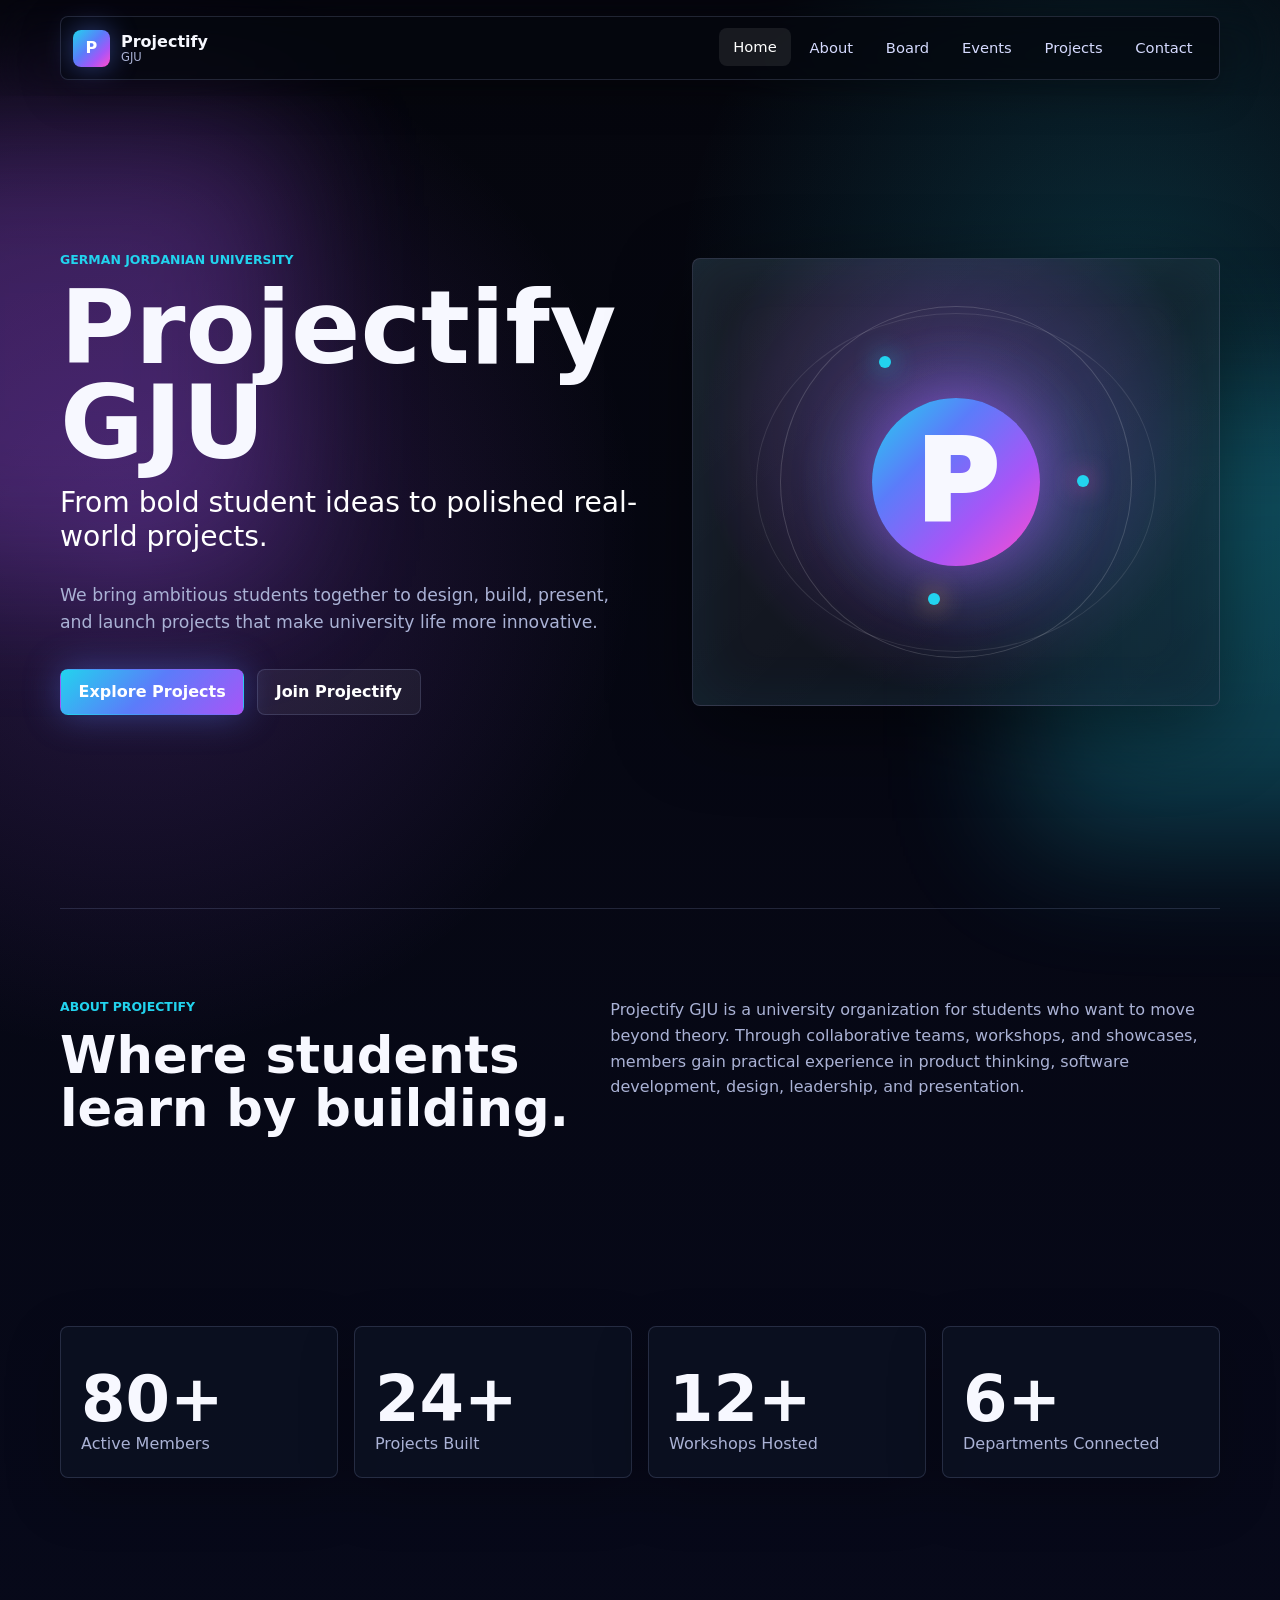
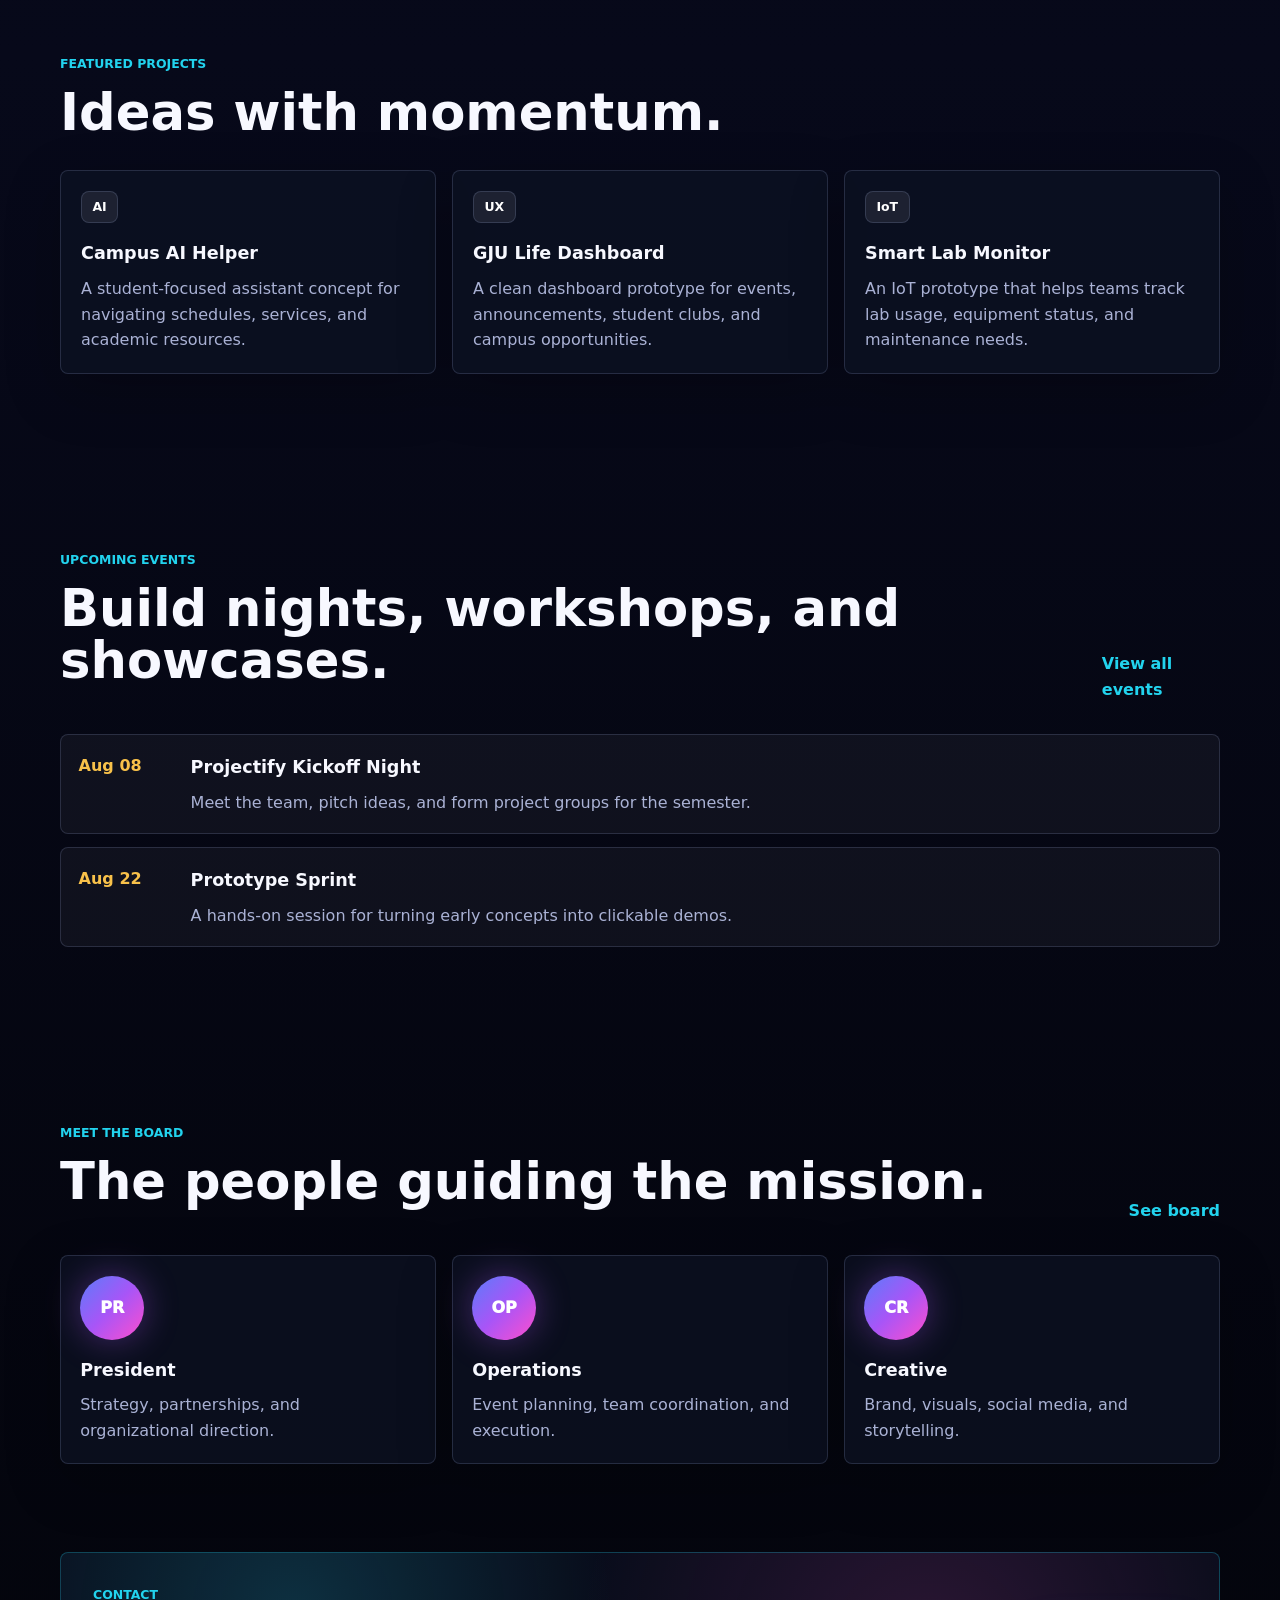
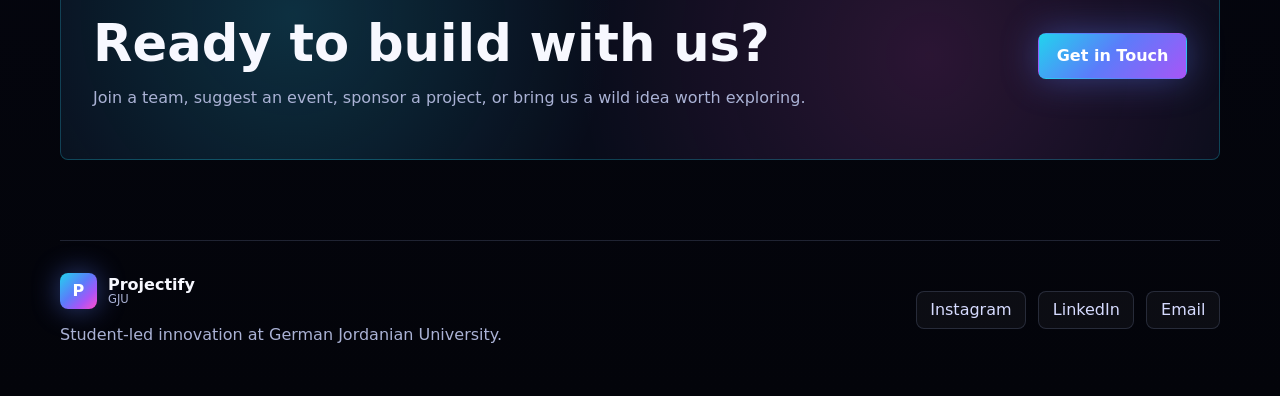
==== index.html @ 3b8bbc5c "Initial Projectify website" ====
<!DOCTYPE html>
<html lang="en">
<head>
  <meta charset="UTF-8" />
  <meta name="viewport" content="width=device-width, initial-scale=1.0" />
  <title>Projectify GJU | Student Innovation Organization</title>
  <meta name="description" content="Projectify GJU is a student organization at German Jordanian University helping builders turn ideas into real projects." />
  <link rel="stylesheet" href="style.css" />
</head>
<body>
  <div class="site-glow site-glow-one"></div>
  <div class="site-glow site-glow-two"></div>

  <header class="nav-shell">
    <nav class="navbar" aria-label="Primary navigation">
      <a class="brand" href="index.html" aria-label="Projectify GJU home">
        <span class="brand-mark">P</span>
        <span>
          <strong>Projectify</strong>
          <small>GJU</small>
        </span>
      </a>

      <button class="nav-toggle" type="button" aria-label="Open navigation" aria-expanded="false">
        <span></span>
        <span></span>
        <span></span>
      </button>

      <div class="nav-links" data-nav-links>
        <a href="index.html">Home</a>
        <a href="about.html">About</a>
        <a href="board.html">Board</a>
        <a href="events.html">Events</a>
        <a href="projects.html">Projects</a>
        <a href="contact.html">Contact</a>
      </div>
    </nav>
  </header>

  <main>
    <section class="hero section">
      <div class="hero-grid">
        <div class="hero-copy reveal">
          <p class="eyebrow">German Jordanian University</p>
          <h1>Projectify GJU</h1>
          <p class="hero-slogan">From bold student ideas to polished real-world projects.</p>
          <p class="hero-text">
            We bring ambitious students together to design, build, present, and launch projects that make university life more innovative.
          </p>
          <div class="hero-actions">
            <a class="btn btn-primary" href="projects.html">Explore Projects</a>
            <a class="btn btn-secondary" href="contact.html">Join Projectify</a>
          </div>
        </div>

        <div class="hero-visual reveal" aria-label="Projectify logo artwork">
          <div class="logo-orbit">
            <div class="logo-core">
              <span>P</span>
            </div>
            <span class="orbit-dot dot-one"></span>
            <span class="orbit-dot dot-two"></span>
            <span class="orbit-dot dot-three"></span>
          </div>
        </div>
      </div>
    </section>

    <section class="section split-section reveal">
      <div>
        <p class="eyebrow">About Projectify</p>
        <h2>Where students learn by building.</h2>
      </div>
      <p>
        Projectify GJU is a university organization for students who want to move beyond theory. Through collaborative teams, workshops, and showcases, members gain practical experience in product thinking, software development, design, leadership, and presentation.
      </p>
    </section>

    <section class="section stats-grid reveal" aria-label="Projectify statistics">
      <article class="stat-card">
        <strong data-counter="80">0</strong>
        <span>Active Members</span>
      </article>
      <article class="stat-card">
        <strong data-counter="24">0</strong>
        <span>Projects Built</span>
      </article>
      <article class="stat-card">
        <strong data-counter="12">0</strong>
        <span>Workshops Hosted</span>
      </article>
      <article class="stat-card">
        <strong data-counter="6">0</strong>
        <span>Departments Connected</span>
      </article>
    </section>

    <section class="section reveal">
      <div class="section-heading">
        <p class="eyebrow">Featured Projects</p>
        <h2>Ideas with momentum.</h2>
      </div>
      <div class="card-grid three-columns">
        <article class="feature-card">
          <span class="card-icon">AI</span>
          <h3>Campus AI Helper</h3>
          <p>A student-focused assistant concept for navigating schedules, services, and academic resources.</p>
        </article>
        <article class="feature-card">
          <span class="card-icon">UX</span>
          <h3>GJU Life Dashboard</h3>
          <p>A clean dashboard prototype for events, announcements, student clubs, and campus opportunities.</p>
        </article>
        <article class="feature-card">
          <span class="card-icon">IoT</span>
          <h3>Smart Lab Monitor</h3>
          <p>An IoT prototype that helps teams track lab usage, equipment status, and maintenance needs.</p>
        </article>
      </div>
    </section>

    <section class="section reveal">
      <div class="section-heading row-heading">
        <div>
          <p class="eyebrow">Upcoming Events</p>
          <h2>Build nights, workshops, and showcases.</h2>
        </div>
        <a class="text-link" href="events.html">View all events</a>
      </div>
      <div class="timeline">
        <article class="timeline-item">
          <time>Aug 08</time>
          <div>
            <h3>Projectify Kickoff Night</h3>
            <p>Meet the team, pitch ideas, and form project groups for the semester.</p>
          </div>
        </article>
        <article class="timeline-item">
          <time>Aug 22</time>
          <div>
            <h3>Prototype Sprint</h3>
            <p>A hands-on session for turning early concepts into clickable demos.</p>
          </div>
        </article>
      </div>
    </section>

    <section class="section reveal">
      <div class="section-heading row-heading">
        <div>
          <p class="eyebrow">Meet the Board</p>
          <h2>The people guiding the mission.</h2>
        </div>
        <a class="text-link" href="board.html">See board</a>
      </div>
      <div class="board-preview">
        <article class="person-card">
          <div class="avatar">PR</div>
          <h3>President</h3>
          <p>Strategy, partnerships, and organizational direction.</p>
        </article>
        <article class="person-card">
          <div class="avatar">OP</div>
          <h3>Operations</h3>
          <p>Event planning, team coordination, and execution.</p>
        </article>
        <article class="person-card">
          <div class="avatar">CR</div>
          <h3>Creative</h3>
          <p>Brand, visuals, social media, and storytelling.</p>
        </article>
      </div>
    </section>

    <section class="section contact-band reveal">
      <div>
        <p class="eyebrow">Contact</p>
        <h2>Ready to build with us?</h2>
        <p>Join a team, suggest an event, sponsor a project, or bring us a wild idea worth exploring.</p>
      </div>
      <a class="btn btn-primary" href="contact.html">Get in Touch</a>
    </section>
  </main>

  <footer class="footer">
    <div>
      <a class="brand footer-brand" href="index.html">
        <span class="brand-mark">P</span>
        <span><strong>Projectify</strong><small>GJU</small></span>
      </a>
      <p>Student-led innovation at German Jordanian University.</p>
    </div>
    <div class="social-links" aria-label="Social media links">
      <a href="https://www.instagram.com/" target="_blank" rel="noreferrer">Instagram</a>
      <a href="https://www.linkedin.com/" target="_blank" rel="noreferrer">LinkedIn</a>
      <a href="mailto:projectify@gju.edu.jo">Email</a>
    </div>
  </footer>

  <script src="script.js"></script>
</body>
</html>
---- style.css ----
/* Projectify GJU shared design system */
:root {
  --bg: #05060d;
  --bg-soft: #0b1020;
  --panel: rgba(13, 18, 35, 0.72);
  --panel-strong: rgba(18, 24, 46, 0.92);
  --text: #f7f8ff;
  --muted: #aab2d5;
  --muted-strong: #d6dbff;
  --line: rgba(180, 196, 255, 0.16);
  --cyan: #22d3ee;
  --blue: #5b7cfa;
  --violet: #a855f7;
  --pink: #ff4ecd;
  --amber: #f8c14a;
  --green: #5ee6a8;
  --shadow: 0 24px 80px rgba(0, 0, 0, 0.48);
  --radius: 8px;
  --max-width: 1160px;
}

* {
  box-sizing: border-box;
}

html {
  scroll-behavior: smooth;
}

body {
  margin: 0;
  min-height: 100vh;
  color: var(--text);
  font-family: Inter, ui-sans-serif, system-ui, -apple-system, BlinkMacSystemFont, "Segoe UI", sans-serif;
  background:
    radial-gradient(circle at 10% 15%, rgba(168, 85, 247, 0.22), transparent 32rem),
    radial-gradient(circle at 88% 8%, rgba(34, 211, 238, 0.18), transparent 28rem),
    linear-gradient(180deg, #05060d 0%, #07091a 46%, #03040a 100%);
  line-height: 1.6;
  overflow-x: hidden;
}

body.nav-open {
  overflow: hidden;
}

a {
  color: inherit;
  text-decoration: none;
}

img,
svg {
  max-width: 100%;
}

.site-glow {
  position: fixed;
  width: 28rem;
  height: 28rem;
  pointer-events: none;
  filter: blur(70px);
  opacity: 0.28;
  z-index: -1;
}

.site-glow-one {
  top: 8rem;
  left: -10rem;
  background: var(--violet);
}

.site-glow-two {
  right: -12rem;
  bottom: 4rem;
  background: var(--cyan);
}

.nav-shell {
  position: sticky;
  top: 0;
  z-index: 20;
  padding: 1rem;
  backdrop-filter: blur(22px);
}

.navbar {
  width: min(var(--max-width), calc(100vw - 2rem));
  margin: 0 auto;
  display: flex;
  align-items: center;
  justify-content: space-between;
  gap: 1rem;
  padding: 0.75rem;
  border: 1px solid var(--line);
  border-radius: var(--radius);
  background: rgba(5, 7, 15, 0.72);
  box-shadow: 0 12px 40px rgba(0, 0, 0, 0.28);
}

.brand {
  display: inline-flex;
  align-items: center;
  gap: 0.7rem;
  min-width: max-content;
}

.brand-mark {
  width: 2.3rem;
  height: 2.3rem;
  display: grid;
  place-items: center;
  border-radius: var(--radius);
  color: white;
  font-weight: 900;
  background: linear-gradient(135deg, var(--cyan), var(--blue) 45%, var(--violet) 72%, var(--pink));
  box-shadow: 0 0 28px rgba(91, 124, 250, 0.48);
}

.brand strong,
.brand small {
  display: block;
  line-height: 1.05;
}

.brand strong {
  font-size: 1rem;
  letter-spacing: 0;
}

.brand small {
  color: var(--muted);
  font-size: 0.72rem;
}

.nav-links {
  display: flex;
  align-items: center;
  gap: 0.25rem;
}

.nav-links a {
  min-height: 2.4rem;
  display: inline-flex;
  align-items: center;
  justify-content: center;
  padding: 0 0.9rem;
  border-radius: var(--radius);
  color: var(--muted-strong);
  font-size: 0.92rem;
  transition: background 180ms ease, color 180ms ease, transform 180ms ease;
}

.nav-links a:hover,
.nav-links a.active {
  color: white;
  background: rgba(255, 255, 255, 0.08);
  transform: translateY(-1px);
}

.nav-toggle {
  display: none;
  width: 2.5rem;
  height: 2.5rem;
  border: 1px solid var(--line);
  border-radius: var(--radius);
  background: rgba(255, 255, 255, 0.05);
  cursor: pointer;
}

.nav-toggle span {
  display: block;
  width: 1.1rem;
  height: 2px;
  margin: 0.25rem auto;
  background: white;
  transition: transform 180ms ease, opacity 180ms ease;
}

.nav-toggle[aria-expanded="true"] span:nth-child(1) {
  transform: translateY(6px) rotate(45deg);
}

.nav-toggle[aria-expanded="true"] span:nth-child(2) {
  opacity: 0;
}

.nav-toggle[aria-expanded="true"] span:nth-child(3) {
  transform: translateY(-6px) rotate(-45deg);
}

.section {
  width: min(var(--max-width), calc(100vw - 2rem));
  margin: 0 auto;
  padding: 5.5rem 0;
}

.hero {
  min-height: calc(100vh - 5.5rem);
  display: grid;
  align-items: center;
  padding-top: 3rem;
}

.hero-grid,
.page-hero-grid {
  display: grid;
  grid-template-columns: minmax(0, 1.05fr) minmax(18rem, 0.95fr);
  gap: 3rem;
  align-items: center;
}

.eyebrow {
  margin: 0 0 0.75rem;
  color: var(--cyan);
  font-size: 0.78rem;
  font-weight: 800;
  text-transform: uppercase;
}

h1,
h2,
h3,
p {
  margin-top: 0;
}

h1 {
  margin-bottom: 1rem;
  font-size: clamp(3rem, 8vw, 7.4rem);
  line-height: 0.92;
  letter-spacing: 0;
}

h2 {
  margin-bottom: 1rem;
  font-size: clamp(2rem, 4vw, 4rem);
  line-height: 1.02;
  letter-spacing: 0;
}

h3 {
  margin-bottom: 0.55rem;
  font-size: 1.1rem;
}

p {
  color: var(--muted);
}

.hero-slogan {
  max-width: 48rem;
  color: white;
  font-size: clamp(1.35rem, 2.2vw, 2rem);
  line-height: 1.2;
}

.hero-text,
.page-intro {
  max-width: 42rem;
  font-size: 1.08rem;
}

.hero-actions,
.form-actions {
  display: flex;
  flex-wrap: wrap;
  gap: 0.8rem;
  margin-top: 2rem;
}

.btn {
  min-height: 2.9rem;
  display: inline-flex;
  align-items: center;
  justify-content: center;
  gap: 0.5rem;
  padding: 0 1.1rem;
  border: 1px solid transparent;
  border-radius: var(--radius);
  font-weight: 800;
  transition: transform 180ms ease, box-shadow 180ms ease, border-color 180ms ease, background 180ms ease;
}

.btn:hover {
  transform: translateY(-2px);
}

.btn-primary {
  color: white;
  background: linear-gradient(135deg, var(--cyan), var(--blue) 48%, var(--violet));
  box-shadow: 0 0 36px rgba(91, 124, 250, 0.42);
}

.btn-secondary {
  color: white;
  border-color: var(--line);
  background: rgba(255, 255, 255, 0.06);
}

.btn-secondary:hover {
  border-color: rgba(34, 211, 238, 0.44);
  box-shadow: 0 0 28px rgba(34, 211, 238, 0.18);
}

.hero-visual,
.page-visual {
  min-height: 28rem;
  display: grid;
  place-items: center;
  border: 1px solid var(--line);
  border-radius: var(--radius);
  background:
    linear-gradient(135deg, rgba(255, 255, 255, 0.08), rgba(255, 255, 255, 0.02)),
    radial-gradient(circle at 50% 40%, rgba(168, 85, 247, 0.38), transparent 16rem),
    rgba(9, 13, 27, 0.54);
  box-shadow: var(--shadow), inset 0 0 60px rgba(34, 211, 238, 0.08);
  overflow: hidden;
  position: relative;
}

.hero-visual::before,
.page-visual::before {
  content: "";
  position: absolute;
  inset: 12%;
  border: 1px solid rgba(255, 255, 255, 0.1);
  border-radius: 50%;
  animation: spin 18s linear infinite;
}

.logo-orbit {
  width: min(22rem, 68vw);
  aspect-ratio: 1;
  display: grid;
  place-items: center;
  border-radius: 50%;
  border: 1px solid rgba(255, 255, 255, 0.16);
  background: radial-gradient(circle, rgba(34, 211, 238, 0.16), transparent 64%);
  position: relative;
}

.logo-core {
  width: 48%;
  aspect-ratio: 1;
  display: grid;
  place-items: center;
  border-radius: 50%;
  background: linear-gradient(135deg, var(--cyan), var(--blue), var(--violet), var(--pink));
  box-shadow: 0 0 70px rgba(168, 85, 247, 0.62);
}

.logo-core span {
  font-size: clamp(4rem, 10vw, 7rem);
  font-weight: 950;
  line-height: 1;
}

.orbit-dot {
  width: 0.75rem;
  height: 0.75rem;
  position: absolute;
  border-radius: 50%;
  background: var(--cyan);
  box-shadow: 0 0 24px currentColor;
}

.dot-one {
  top: 14%;
  left: 28%;
  color: var(--cyan);
}

.dot-two {
  right: 12%;
  top: 48%;
  color: var(--pink);
}

.dot-three {
  bottom: 15%;
  left: 42%;
  color: var(--amber);
}

.split-section {
  display: grid;
  grid-template-columns: minmax(0, 0.85fr) minmax(0, 1fr);
  gap: 2rem;
  align-items: start;
  border-top: 1px solid var(--line);
}

.stats-grid,
.card-grid,
.board-grid,
.contact-grid {
  display: grid;
  gap: 1rem;
}

.stats-grid {
  grid-template-columns: repeat(4, minmax(0, 1fr));
}

.stat-card,
.feature-card,
.person-card,
.event-card,
.project-card,
.contact-card,
.value-card {
  border: 1px solid var(--line);
  border-radius: var(--radius);
  background: var(--panel);
  box-shadow: 0 18px 56px rgba(0, 0, 0, 0.22);
  transition: transform 180ms ease, border-color 180ms ease, background 180ms ease, box-shadow 180ms ease;
}

.stat-card:hover,
.feature-card:hover,
.person-card:hover,
.event-card:hover,
.project-card:hover,
.contact-card:hover,
.value-card:hover {
  transform: translateY(-4px);
  border-color: rgba(34, 211, 238, 0.38);
  background: var(--panel-strong);
  box-shadow: 0 22px 70px rgba(34, 211, 238, 0.1);
}

.stat-card {
  min-height: 9.5rem;
  display: flex;
  flex-direction: column;
  justify-content: flex-end;
  padding: 1.25rem;
}

.stat-card strong {
  display: block;
  font-size: clamp(2.2rem, 5vw, 4rem);
  line-height: 1;
}

.stat-card span {
  color: var(--muted);
}

.section-heading {
  margin-bottom: 2rem;
}

.row-heading {
  display: flex;
  align-items: end;
  justify-content: space-between;
  gap: 1rem;
}

.text-link {
  color: var(--cyan);
  font-weight: 800;
}

.text-link:hover {
  color: white;
}

.three-columns {
  grid-template-columns: repeat(3, minmax(0, 1fr));
}

.two-columns {
  grid-template-columns: repeat(2, minmax(0, 1fr));
}

.feature-card,
.value-card,
.project-card,
.event-card,
.contact-card {
  padding: 1.25rem;
}

.card-icon,
.tag {
  display: inline-flex;
  align-items: center;
  justify-content: center;
  min-height: 2rem;
  padding: 0 0.65rem;
  margin-bottom: 1rem;
  border-radius: var(--radius);
  color: white;
  font-size: 0.78rem;
  font-weight: 900;
  background: rgba(255, 255, 255, 0.08);
  border: 1px solid var(--line);
}

.timeline {
  display: grid;
  gap: 0.85rem;
}

.timeline-item {
  display: grid;
  grid-template-columns: 6rem minmax(0, 1fr);
  gap: 1rem;
  padding: 1.1rem;
  border: 1px solid var(--line);
  border-radius: var(--radius);
  background: rgba(255, 255, 255, 0.045);
}

.timeline-item time {
  color: var(--amber);
  font-weight: 900;
}

.timeline-item p,
.feature-card p,
.event-card p,
.project-card p,
.person-card p,
.contact-card p,
.value-card p {
  margin-bottom: 0;
}

.board-preview,
.board-grid {
  display: grid;
  grid-template-columns: repeat(3, minmax(0, 1fr));
  gap: 1rem;
}

.person-card {
  padding: 1.2rem;
}

.avatar {
  width: 4rem;
  height: 4rem;
  display: grid;
  place-items: center;
  margin-bottom: 1rem;
  border-radius: 50%;
  color: white;
  font-weight: 950;
  background: linear-gradient(135deg, var(--blue), var(--violet), var(--pink));
  box-shadow: 0 0 34px rgba(168, 85, 247, 0.38);
}

.contact-band {
  display: flex;
  align-items: center;
  justify-content: space-between;
  gap: 2rem;
  padding: 2rem;
  margin-bottom: 5rem;
  border: 1px solid rgba(34, 211, 238, 0.26);
  border-radius: var(--radius);
  background:
    radial-gradient(circle at 20% 30%, rgba(34, 211, 238, 0.18), transparent 20rem),
    radial-gradient(circle at 75% 50%, rgba(255, 78, 205, 0.14), transparent 22rem),
    rgba(10, 15, 30, 0.86);
}

.page-hero {
  padding-top: 4rem;
  padding-bottom: 4rem;
}

.page-visual {
  min-height: 20rem;
}

.visual-panel {
  width: min(18rem, 70vw);
  display: grid;
  gap: 0.75rem;
  z-index: 1;
}

.visual-line {
  height: 0.8rem;
  border-radius: 999px;
  background: linear-gradient(90deg, var(--cyan), var(--blue), var(--violet));
  box-shadow: 0 0 24px rgba(91, 124, 250, 0.34);
}

.visual-line:nth-child(2) {
  width: 78%;
  background: linear-gradient(90deg, var(--green), var(--cyan));
}

.visual-line:nth-child(3) {
  width: 56%;
  background: linear-gradient(90deg, var(--amber), var(--pink));
}

.event-card,
.project-card {
  display: flex;
  flex-direction: column;
  min-height: 16rem;
}

.event-meta,
.project-meta {
  display: flex;
  flex-wrap: wrap;
  gap: 0.5rem;
  margin-top: auto;
  padding-top: 1.25rem;
}

.project-status,
.event-date {
  color: var(--cyan);
  font-weight: 900;
}

.contact-grid {
  grid-template-columns: minmax(0, 0.85fr) minmax(0, 1.15fr);
  align-items: start;
}

.contact-list {
  display: grid;
  gap: 1rem;
}

.contact-form {
  display: grid;
  gap: 1rem;
  padding: 1.25rem;
  border: 1px solid var(--line);
  border-radius: var(--radius);
  background: var(--panel);
}

.field {
  display: grid;
  gap: 0.45rem;
}

.field label {
  color: var(--muted-strong);
  font-weight: 800;
}

.field input,
.field select,
.field textarea {
  width: 100%;
  min-height: 2.9rem;
  border: 1px solid var(--line);
  border-radius: var(--radius);
  padding: 0.75rem 0.85rem;
  color: white;
  background: rgba(255, 255, 255, 0.055);
  font: inherit;
  outline: none;
  transition: border-color 180ms ease, box-shadow 180ms ease;
}

.field textarea {
  min-height: 9rem;
  resize: vertical;
}

.field input:focus,
.field select:focus,
.field textarea:focus {
  border-color: rgba(34, 211, 238, 0.68);
  box-shadow: 0 0 0 4px rgba(34, 211, 238, 0.1);
}

.footer {
  width: min(var(--max-width), calc(100vw - 2rem));
  margin: 0 auto;
  padding: 2rem 0 3rem;
  display: flex;
  align-items: center;
  justify-content: space-between;
  gap: 2rem;
  border-top: 1px solid var(--line);
}

.footer p {
  margin: 0.8rem 0 0;
}

.social-links {
  display: flex;
  flex-wrap: wrap;
  gap: 0.75rem;
}

.social-links a {
  min-height: 2.4rem;
  display: inline-flex;
  align-items: center;
  padding: 0 0.85rem;
  border: 1px solid var(--line);
  border-radius: var(--radius);
  color: var(--muted-strong);
  background: rgba(255, 255, 255, 0.04);
}

.social-links a:hover {
  color: white;
  border-color: rgba(34, 211, 238, 0.5);
}

.reveal {
  opacity: 0;
  transform: translateY(18px);
  transition: opacity 600ms ease, transform 600ms ease;
}

.reveal.visible {
  opacity: 1;
  transform: translateY(0);
}

@keyframes spin {
  to {
    transform: rotate(360deg);
  }
}

@media (max-width: 860px) {
  .nav-toggle {
    display: block;
  }

  .nav-links {
    position: fixed;
    inset: 5.5rem 1rem auto 1rem;
    display: none;
    flex-direction: column;
    align-items: stretch;
    padding: 0.75rem;
    border: 1px solid var(--line);
    border-radius: var(--radius);
    background: rgba(5, 7, 15, 0.96);
    box-shadow: var(--shadow);
  }

  .nav-links.open {
    display: flex;
  }

  .nav-links a {
    justify-content: flex-start;
  }

  .hero-grid,
  .page-hero-grid,
  .split-section,
  .contact-grid {
    grid-template-columns: 1fr;
  }

  .hero {
    min-height: auto;
  }

  .hero-visual,
  .page-visual {
    min-height: 22rem;
  }

  .stats-grid,
  .three-columns,
  .two-columns,
  .board-preview,
  .board-grid {
    grid-template-columns: 1fr;
  }

  .row-heading,
  .contact-band,
  .footer {
    align-items: flex-start;
    flex-direction: column;
  }
}

@media (max-width: 520px) {
  .section {
    padding: 4rem 0;
  }

  .navbar {
    width: calc(100vw - 1rem);
  }

  .hero-actions,
  .form-actions {
    flex-direction: column;
  }

  .btn {
    width: 100%;
  }

  .timeline-item {
    grid-template-columns: 1fr;
  }

  .contact-band {
    padding: 1.25rem;
  }
}
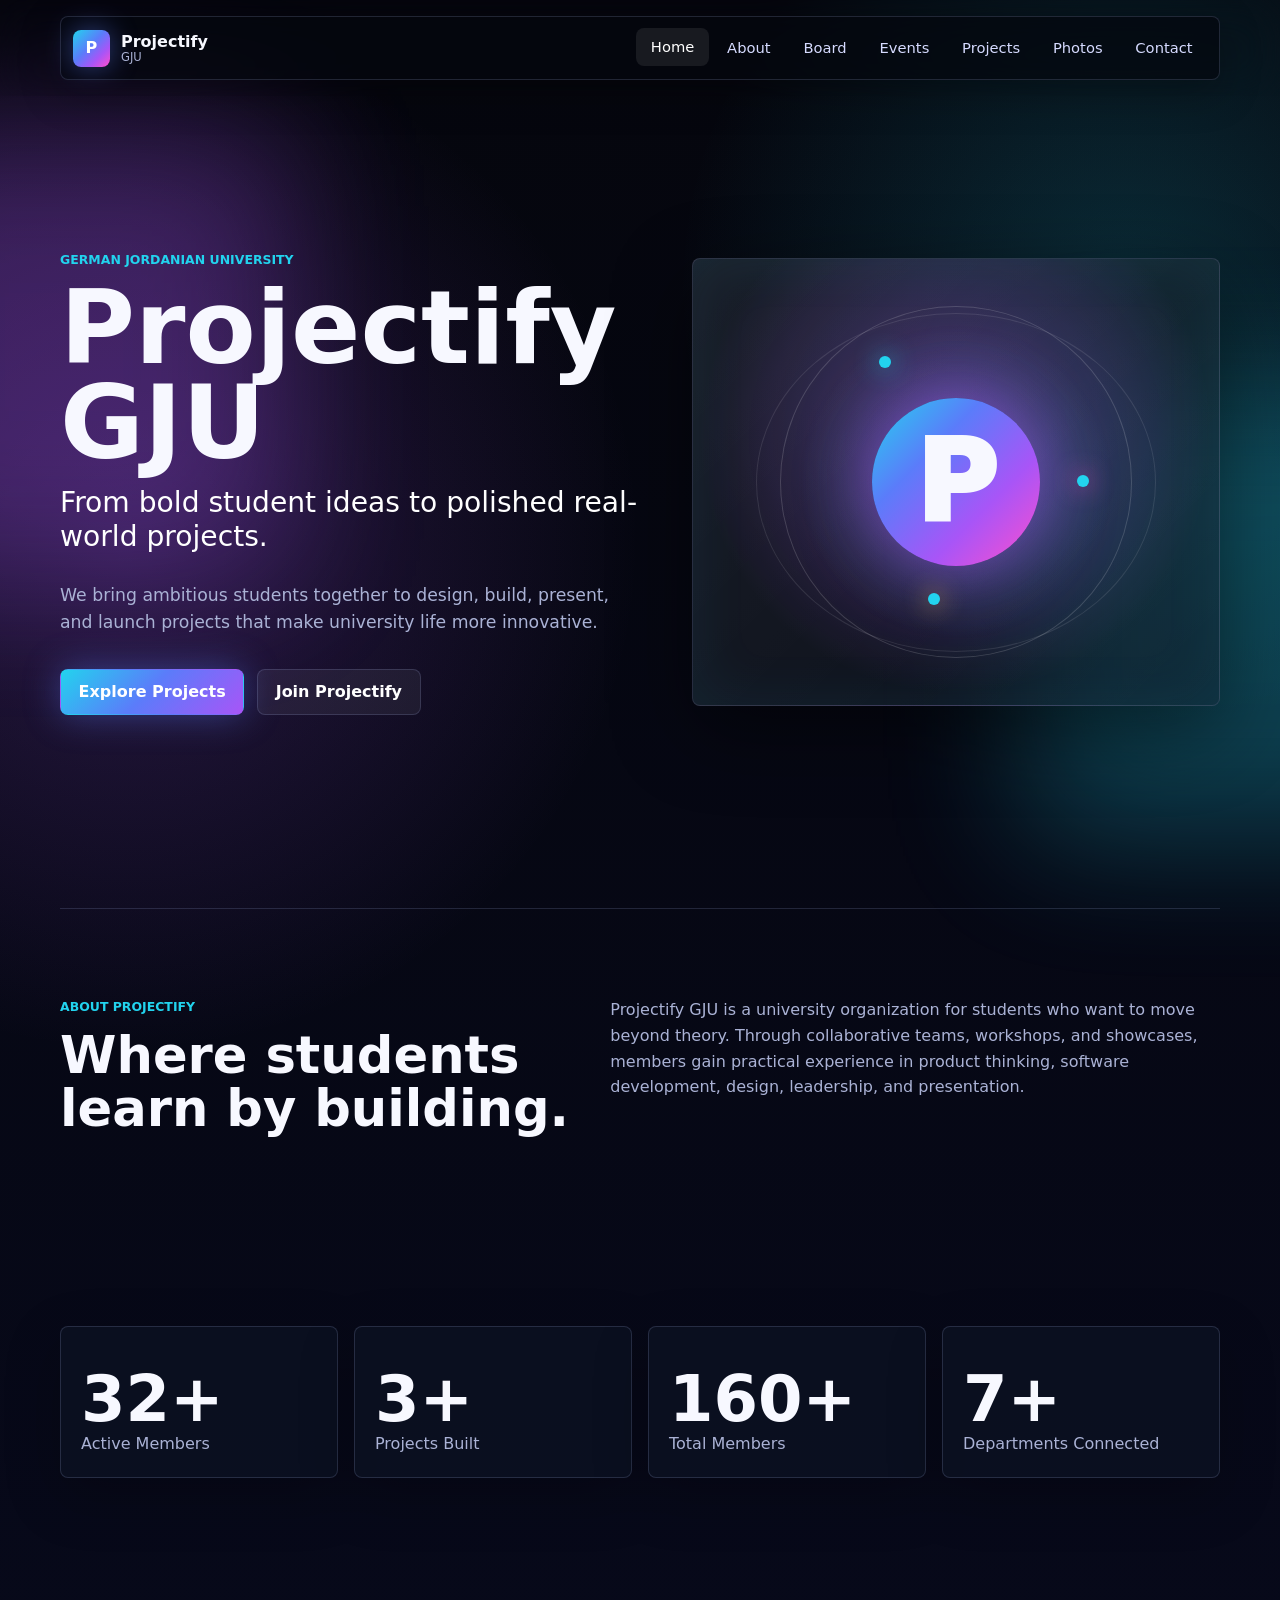
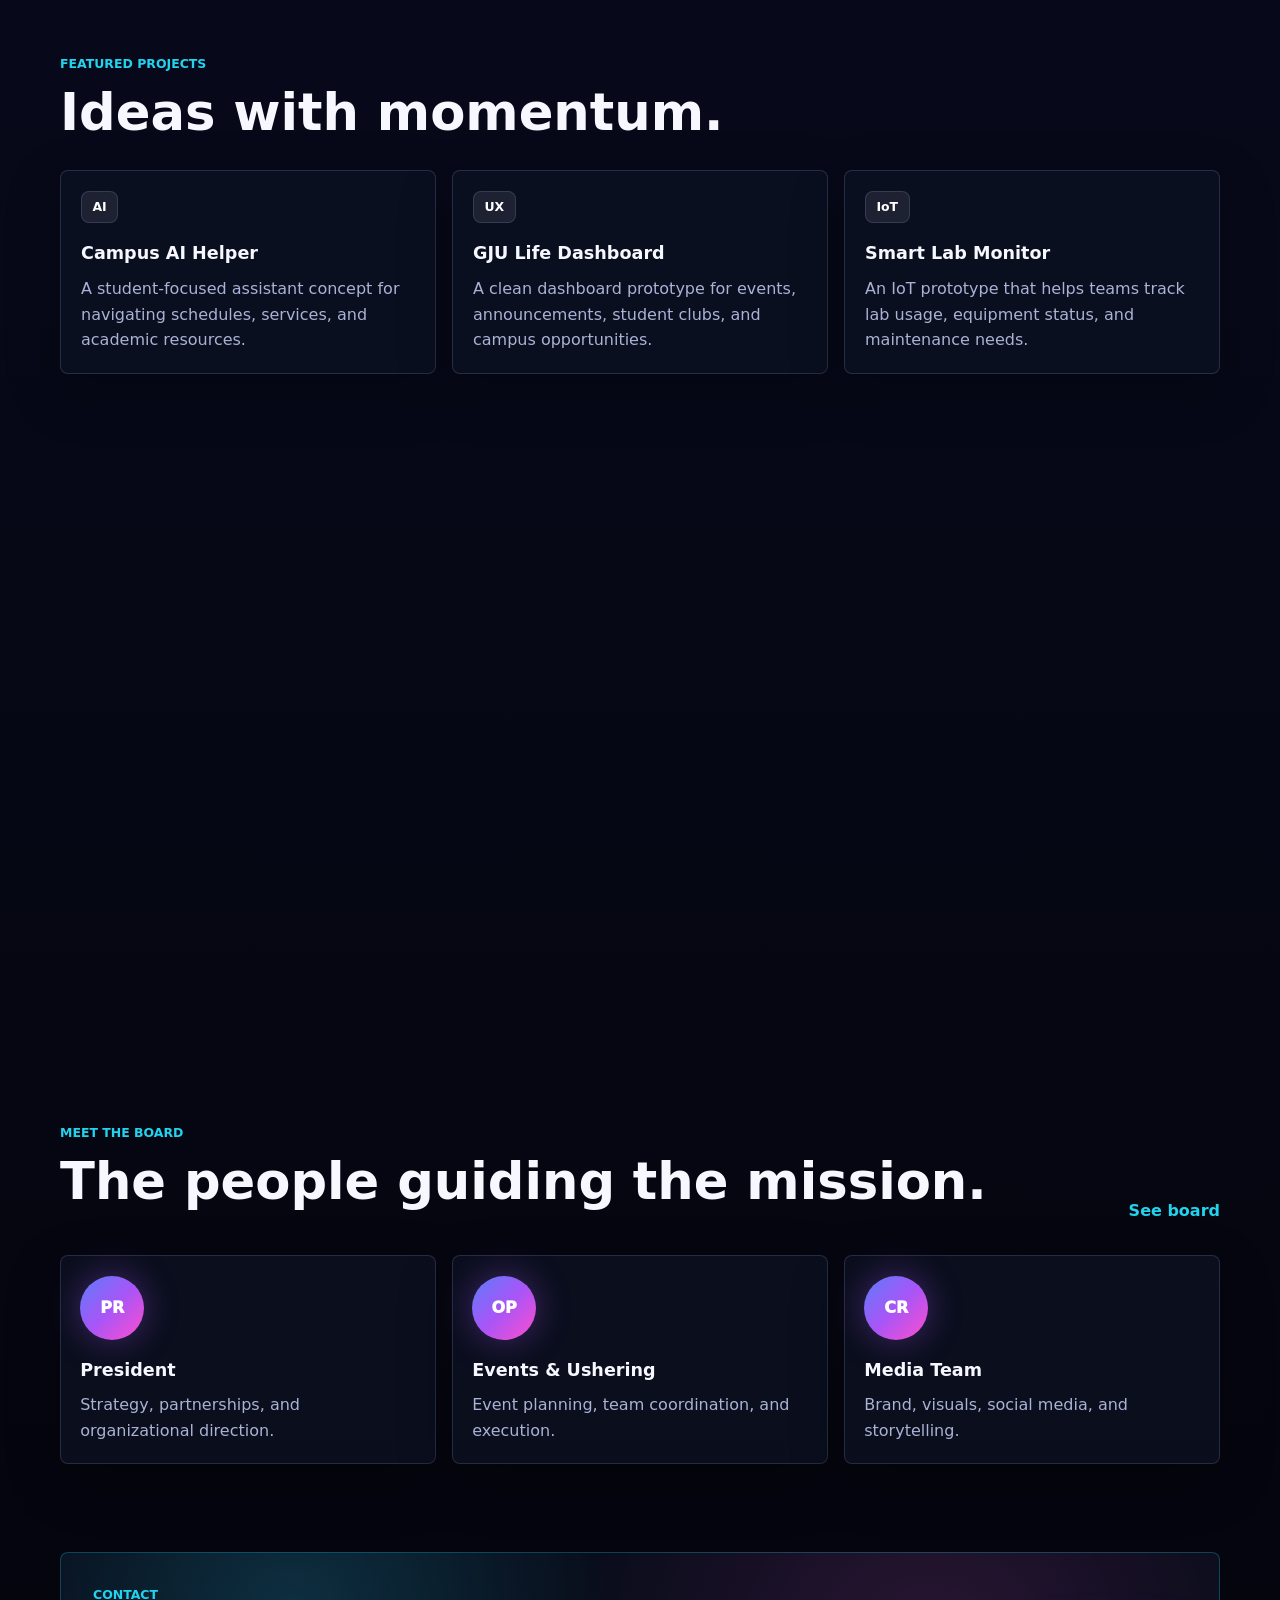
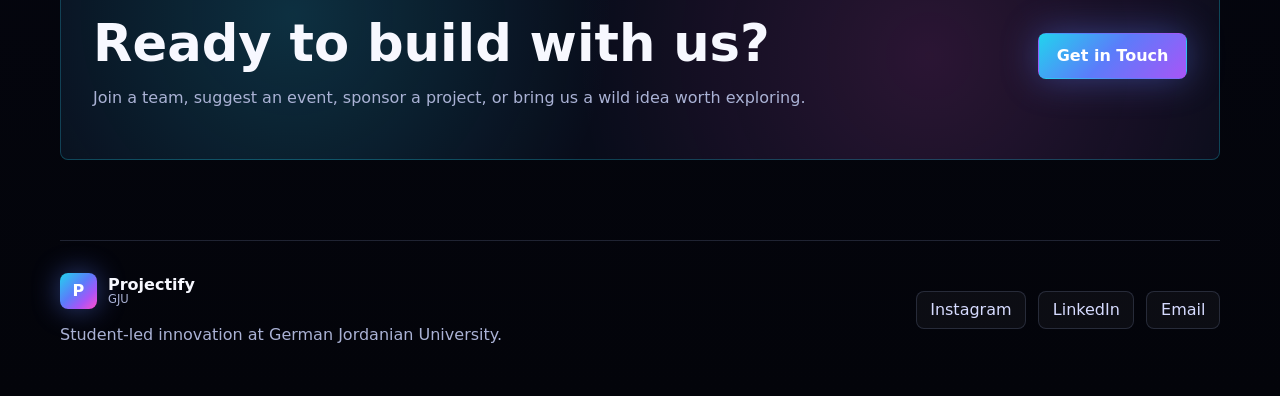
==== commit de66ecef: "Add files via upload" ====
--- a/index.html
+++ b/index.html
@@ -33,6 +33,7 @@
         <a href="board.html">Board</a>
         <a href="events.html">Events</a>
         <a href="projects.html">Projects</a>
+        <a href="photos.html">Photos</a>
         <a href="contact.html">Contact</a>
       </div>
     </nav>
@@ -79,19 +80,19 @@
 
     <section class="section stats-grid reveal" aria-label="Projectify statistics">
       <article class="stat-card">
-        <strong data-counter="80">0</strong>
+        <strong data-counter="32">0</strong>
         <span>Active Members</span>
       </article>
       <article class="stat-card">
-        <strong data-counter="24">0</strong>
+        <strong data-counter="3">0</strong>
         <span>Projects Built</span>
       </article>
       <article class="stat-card">
-        <strong data-counter="12">0</strong>
-        <span>Workshops Hosted</span>
-      </article>
-      <article class="stat-card">
-        <strong data-counter="6">0</strong>
+        <strong data-counter="160">0</strong>
+        <span>Total Members</span>
+      </article>
+      <article class="stat-card">
+        <strong data-counter="7">0</strong>
         <span>Departments Connected</span>
       </article>
     </section>
@@ -162,12 +163,12 @@
         </article>
         <article class="person-card">
           <div class="avatar">OP</div>
-          <h3>Operations</h3>
+          <h3>Events & Ushering</h3>
           <p>Event planning, team coordination, and execution.</p>
         </article>
         <article class="person-card">
           <div class="avatar">CR</div>
-          <h3>Creative</h3>
+          <h3>Media Team</h3>
           <p>Brand, visuals, social media, and storytelling.</p>
         </article>
       </div>
@@ -192,9 +193,9 @@
       <p>Student-led innovation at German Jordanian University.</p>
     </div>
     <div class="social-links" aria-label="Social media links">
-      <a href="https://www.instagram.com/" target="_blank" rel="noreferrer">Instagram</a>
-      <a href="https://www.linkedin.com/" target="_blank" rel="noreferrer">LinkedIn</a>
-      <a href="mailto:projectify@gju.edu.jo">Email</a>
+      <a href="https://www.instagram.com/projectifygju/" target="_blank" rel="noreferrer">Instagram</a>
+      <a href="https://www.linkedin.com/company/projectify-gju/" target="_blank" rel="noreferrer">LinkedIn</a>
+      <a href="mailto:projectify.DSA@gju.edu.jo">Email</a>
     </div>
   </footer>
 
--- a/style.css
+++ b/style.css
@@ -634,6 +634,149 @@
   gap: 1rem;
 }
 
+.photo-hero-card {
+  background:
+    linear-gradient(135deg, rgba(255, 255, 255, 0.08), rgba(255, 255, 255, 0.02)),
+    radial-gradient(circle at 28% 30%, rgba(34, 211, 238, 0.24), transparent 15rem),
+    radial-gradient(circle at 70% 65%, rgba(255, 78, 205, 0.24), transparent 16rem),
+    rgba(9, 13, 27, 0.54);
+}
+
+.photo-stack {
+  width: min(19rem, 72vw);
+  aspect-ratio: 1;
+  position: relative;
+  z-index: 1;
+}
+
+.photo-stack span {
+  position: absolute;
+  inset: 12%;
+  border: 1px solid rgba(255, 255, 255, 0.14);
+  border-radius: var(--radius);
+  background:
+    linear-gradient(135deg, rgba(34, 211, 238, 0.28), rgba(168, 85, 247, 0.22)),
+    rgba(255, 255, 255, 0.06);
+  box-shadow: 0 20px 60px rgba(0, 0, 0, 0.28);
+}
+
+.photo-stack span:nth-child(1) {
+  transform: rotate(-10deg) translate(-1.4rem, 0.8rem);
+}
+
+.photo-stack span:nth-child(2) {
+  transform: rotate(7deg) translate(1.2rem, 0.4rem);
+}
+
+.photo-stack span:nth-child(3) {
+  background:
+    linear-gradient(135deg, rgba(248, 193, 74, 0.2), rgba(255, 78, 205, 0.24)),
+    rgba(255, 255, 255, 0.07);
+  transform: rotate(-1deg);
+}
+
+.photo-count {
+  color: var(--cyan);
+  font-weight: 900;
+}
+
+.photo-gallery {
+  display: grid;
+  grid-template-columns: repeat(3, minmax(0, 1fr));
+  grid-auto-flow: dense;
+  gap: 1rem;
+}
+
+.photo-card {
+  min-height: 17rem;
+  border: 1px solid var(--line);
+  border-radius: var(--radius);
+  background: var(--panel);
+  overflow: hidden;
+  cursor: pointer;
+  box-shadow: 0 18px 56px rgba(0, 0, 0, 0.22);
+  transition: transform 180ms ease, border-color 180ms ease, box-shadow 180ms ease;
+}
+
+.photo-card:nth-child(5n + 1) {
+  grid-row: span 2;
+}
+
+.photo-card:nth-child(7n + 3) {
+  grid-column: span 2;
+}
+
+.photo-card:hover {
+  transform: translateY(-4px);
+  border-color: rgba(34, 211, 238, 0.42);
+  box-shadow: 0 24px 70px rgba(34, 211, 238, 0.12);
+}
+
+.photo-card img {
+  width: 100%;
+  height: 100%;
+  min-height: inherit;
+  display: block;
+  object-fit: cover;
+  transition: transform 300ms ease, filter 300ms ease;
+}
+
+.photo-card:hover img {
+  transform: scale(1.045);
+  filter: saturate(1.12);
+}
+
+.gallery-empty {
+  grid-column: 1 / -1;
+  padding: 1.5rem;
+  border: 1px solid var(--line);
+  border-radius: var(--radius);
+  background: var(--panel);
+}
+
+.gallery-empty p {
+  margin-bottom: 0;
+}
+
+.lightbox {
+  position: fixed;
+  inset: 0;
+  display: none;
+  place-items: center;
+  padding: 1rem;
+  background: rgba(1, 3, 10, 0.9);
+  backdrop-filter: blur(18px);
+  z-index: 80;
+}
+
+.lightbox.open {
+  display: grid;
+}
+
+.lightbox img {
+  max-width: min(96vw, 72rem);
+  max-height: 86vh;
+  border: 1px solid var(--line);
+  border-radius: var(--radius);
+  box-shadow: var(--shadow);
+  object-fit: contain;
+}
+
+.lightbox-close {
+  position: fixed;
+  top: 1rem;
+  right: 1rem;
+  width: 2.7rem;
+  height: 2.7rem;
+  border: 1px solid var(--line);
+  border-radius: var(--radius);
+  color: white;
+  background: rgba(255, 255, 255, 0.08);
+  font-size: 1.8rem;
+  line-height: 1;
+  cursor: pointer;
+}
+
 .contact-form {
   display: grid;
   gap: 1rem;
@@ -780,8 +923,15 @@
   .three-columns,
   .two-columns,
   .board-preview,
-  .board-grid {
+  .board-grid,
+  .photo-gallery {
     grid-template-columns: 1fr;
+  }
+
+  .photo-card:nth-child(5n + 1),
+  .photo-card:nth-child(7n + 3) {
+    grid-column: auto;
+    grid-row: auto;
   }
 
   .row-heading,
